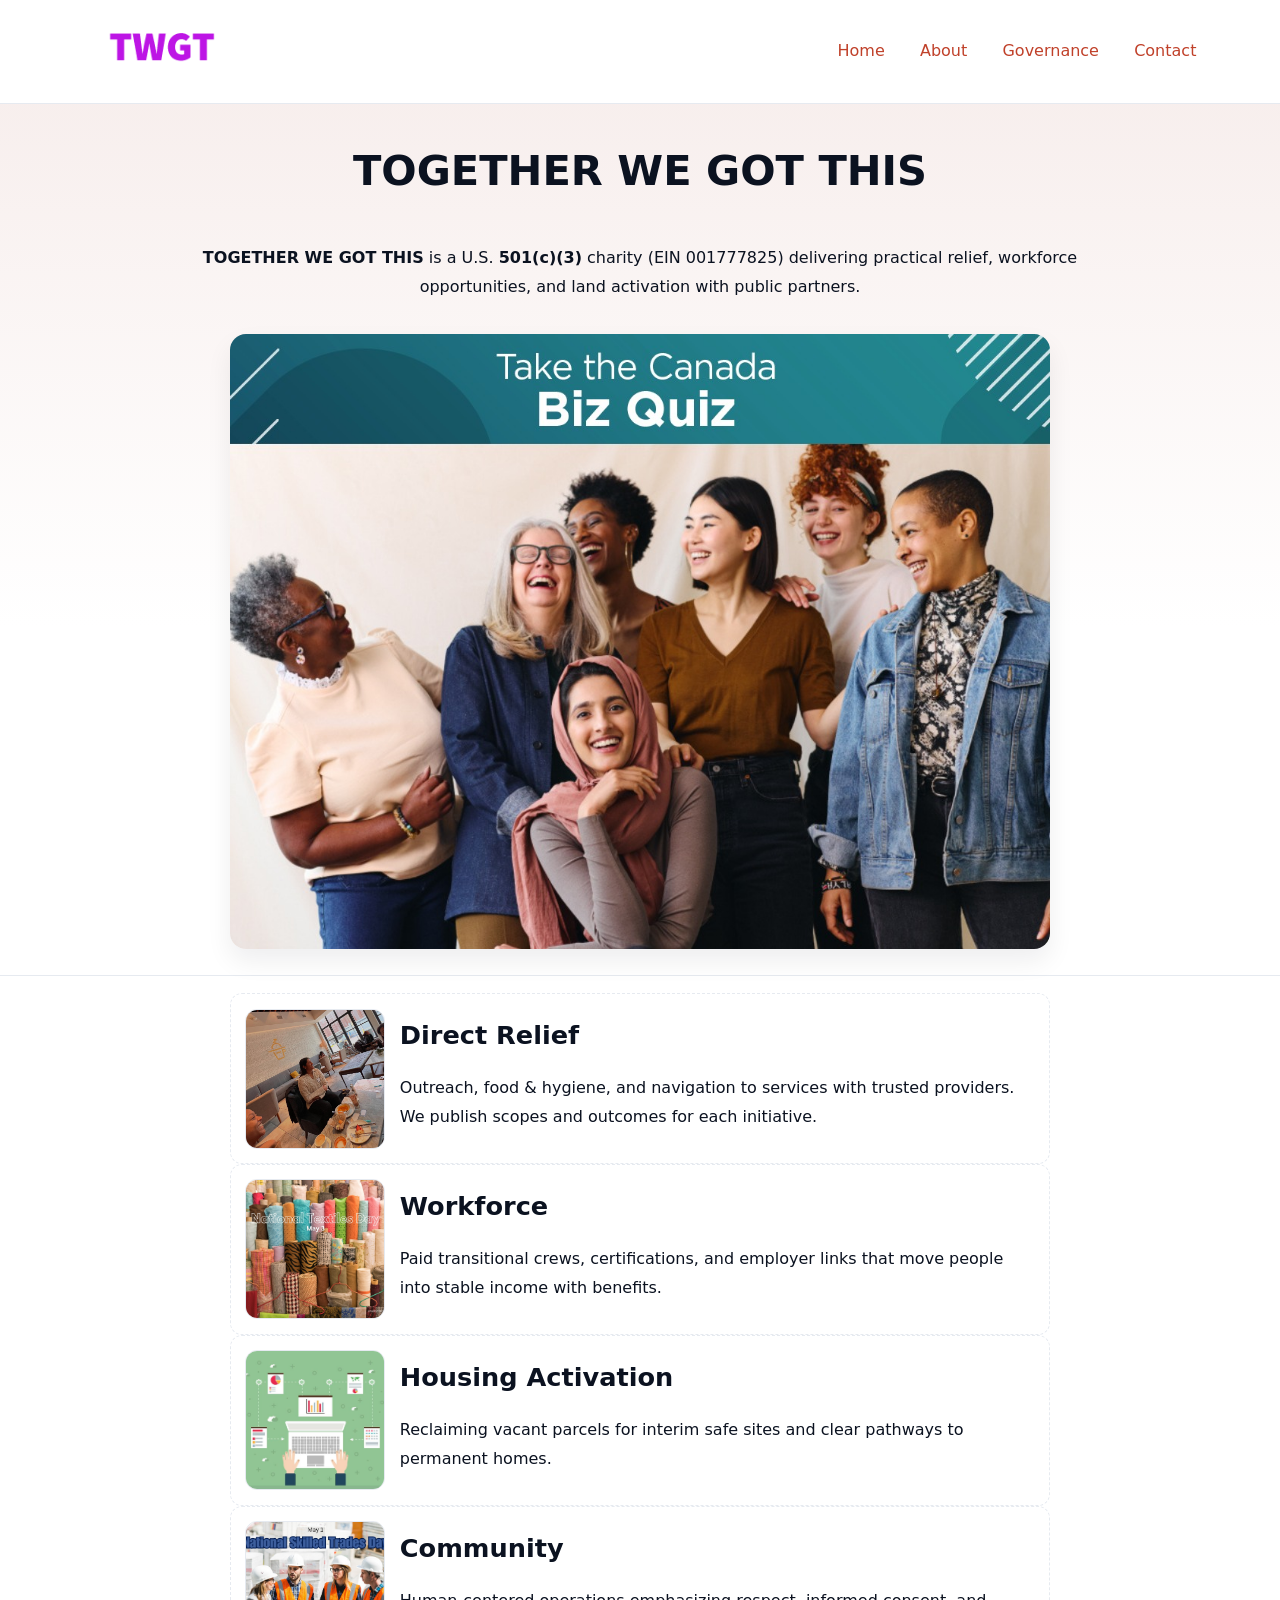
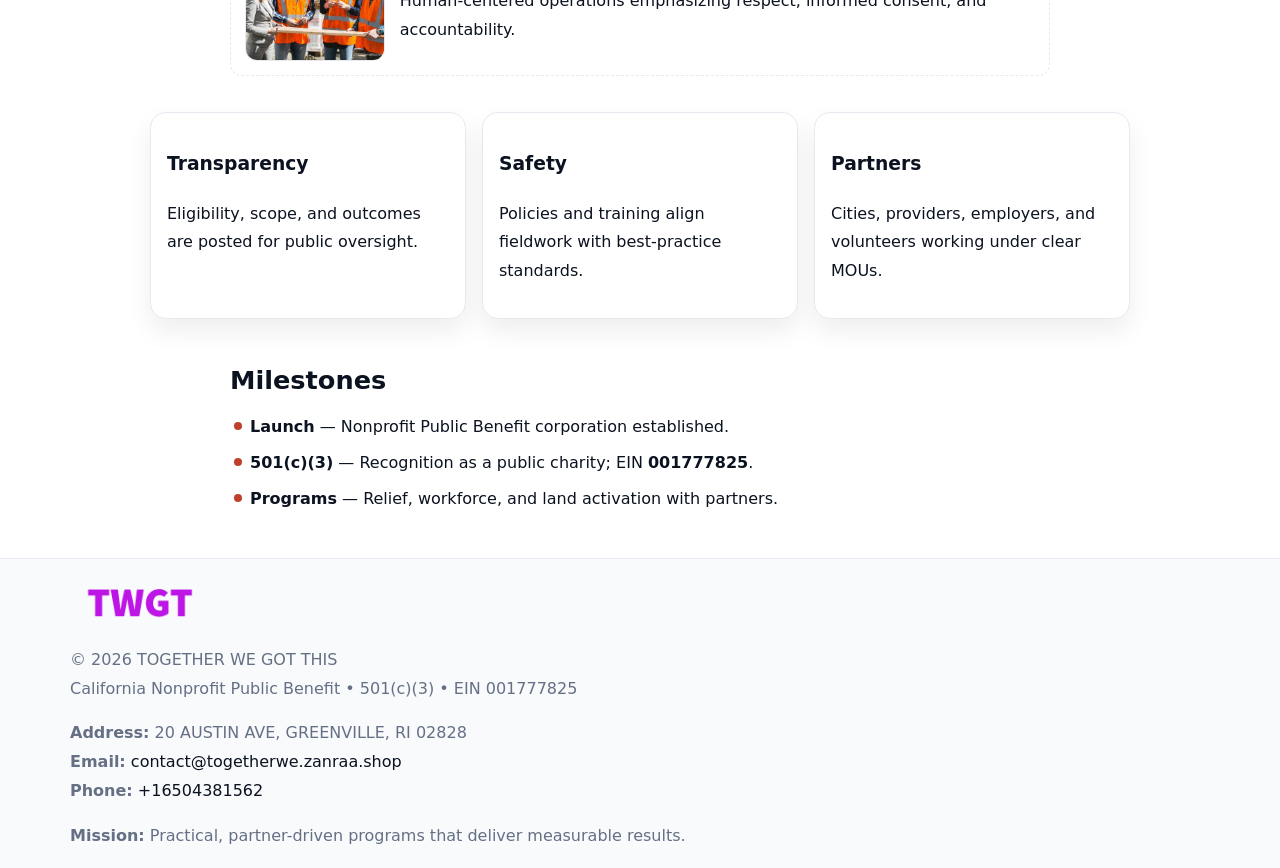
==== index.html @ 2177a582 "Initial commit" ====
<!doctype html><html lang="en"><head>
<meta charset="utf-8"/><meta name="viewport" content="width=device-width,initial-scale=1"/>
<title>TOGETHER WE GOT THIS – Nonprofit • 2025</title>
<link rel="stylesheet" href="assets/styles.css"/><link rel="icon" href="images/logo.png"/>
<meta name="data-ein" content="001777825"/><meta name="data-name" content="TOGETHER WE GOT THIS"/>
<meta name="data-email" content="contact@togetherwe.zanraa.shop"/><meta name="data-phone" content="+16504381562"/>
<meta name="data-address" content="20 AUSTIN AVE, GREENVILLE, RI 02828"/><meta name="data-map" content="20+AUSTIN+AVE,+GREENVILLE,+RI+02828"/>
  <meta name="description" content="Dedicated to community services, education, and direct relief, TOGETHER WE GOT THIS collaborates with neighbors and partners to deliver practical help and long-term impact.">
</head><body>
<div style="position:absolute;left:-9999px;top:-9999px;opacity:0" data-uniq="{{UNIQUE_BLOB}}">
  <span>Dedicated to community services, education, and direct relief, TOGETHER WE GOT THIS collaborates with neighbors and partners to deliver practical help and long-term impact.</span><svg width="12" height="12" viewBox="0 0 12 12" xmlns="http://www.w3.org/2000/svg"><circle cx="6" cy="6" r="5" fill="#0f766e"/></svg><img src="images/relief.jpg" width="1" height="1" alt="" loading="lazy"/>
</div>

<header><div class="c9304506dcb">
  <a href="index.html"><img src="images/logo.png" style="width:140px" alt="TOGETHER WE GOT THIS"></a>
  <nav><a class="active" href="index.html">Home</a><a href="about.html">About</a><a href="governance.html">Governance</a><a href="contact.html">Contact</a></nav>
</div></header>

<section class="cf20964ce06"><div class="ccdbfe58d35">
  <h1>TOGETHER WE GOT THIS</h1>
  <p class="c1c0c722493"><strong>TOGETHER WE GOT THIS</strong> is a U.S. <strong>501(c)(3)</strong> charity (EIN 001777825) delivering practical relief, workforce opportunities, and land activation with public partners.</p>
  <img src="images/hero.jpg" alt="Community action">
</div></section>

<main class="ccdbfe58d35">
  <section class="section narrow">
    <div class="feature"><img class="thumb" src="images/relief.jpg" alt=""><div><h2>Direct Relief</h2><p>Outreach, food & hygiene, and navigation to services with trusted providers. We publish scopes and outcomes for each initiative.</p></div></div>
    <div class="feature"><img class="thumb" src="images/jobs.jpg" alt=""><div><h2>Workforce</h2><p>Paid transitional crews, certifications, and employer links that move people into stable income with benefits.</p></div></div>
    <div class="feature"><img class="thumb" src="images/land.jpg" alt=""><div><h2>Housing Activation</h2><p>Reclaiming vacant parcels for interim safe sites and clear pathways to permanent homes.</p></div></div>
    <div class="feature"><img class="thumb" src="images/community.jpg" alt=""><div><h2>Community</h2><p>Human-centered operations emphasizing respect, informed consent, and accountability.</p></div></div>
  </section>

  <section class="section cae65870ef3">
    <article class="ce5f072afa1"><h3>Transparency</h3><p>Eligibility, scope, and outcomes are posted for public oversight.</p></article>
    <article class="ce5f072afa1"><h3>Safety</h3><p>Policies and training align fieldwork with best-practice standards.</p></article>
    <article class="ce5f072afa1"><h3>Partners</h3><p>Cities, providers, employers, and volunteers working under clear MOUs.</p></article>
  </section>

  <section class="section narrow">
    <h2>Milestones</h2>
    <ul class="timeline">
      <li><strong>Launch</strong> — Nonprofit Public Benefit corporation established.</li>
      <li><strong>501(c)(3)</strong> — Recognition as a public charity; EIN <strong>001777825</strong>.</li>
      <li><strong>Programs</strong> — Relief, workforce, and land activation with partners.</li>
    </ul>
  </section>
</main>

<footer>
  <div class="footer">
    <div class="ca88707a9cb">
      <div class="fcol">
        <img src="images/logo.png" alt="" style="width:140px;margin-bottom:.4rem">
        <div class="small">© <span id="year"></span> TOGETHER WE GOT THIS</div>
        <div class="small">California Nonprofit Public Benefit • 501(c)(3) • EIN 001777825</div>
      </div>
      <div class="fcol">
        <div class="small"><strong>Address:</strong> 20 AUSTIN AVE, GREENVILLE, RI 02828</div>
        <div class="small"><strong>Email:</strong> <a href="mailto:contact@togetherwe.zanraa.shop">contact@togetherwe.zanraa.shop</a></div>
        <div class="small"><strong>Phone:</strong> <a href="tel:+16504381562">+16504381562</a></div>
      </div>
      <div class="fcol">
        <div class="small"><strong>Mission:</strong> Practical, partner-driven programs that deliver measurable results.</div>
      </div>
    </div>
  </div>
</footer>

<script>
(function(){
  function m(n){const e=document.querySelector('meta[name="'+n+'"]');return e?e.content:''}
  function h(s){let x=2166136261>>>0;for(let i=0;i<s.length;i++){x^=s.charCodeAt(i);x=(x*16777619)>>>0}return x>>>0}
  const key=h((m('data-ein')||m('data-name')||'0').replace(/\s+/g,'')),H=key%360,S=55+(key%20),L=46;
  const r=document.documentElement;
  r.style.setProperty('--brand',`hsl(${H} ${S}% ${L}%)`);
  r.style.setProperty('--brand-ink',`hsl(${H} ${Math.min(95,S+10)}% ${Math.max(20,L-18)}%)`);
  r.style.setProperty('--soft',`hsl(${H} ${Math.max(40,S-25)}% 95%)`);
  const y=document.getElementById('year');if(y)y.textContent=new Date().getFullYear();
})();
</script>
</body></html>
---- assets/styles.css ----
:root{
  --ink:#0b1220;--muted:#657085;--paper:#ffffff;--line:#e6eaf0;
  --brand:#7c3aed;--brand-ink:#5b21b6;--soft:#f5f3ff;
  --r:16px;--sh:0 12px 26px rgba(11,18,32,.07)
}
*{box-sizing:border-box}
html,body{height:100%}
body{
  margin:0;color:var(--ink);background:var(--paper);
  font-family:Inter,system-ui,Arial,sans-serif;line-height:1.8;
  -webkit-text-size-adjust:100%
}
img{max-width:100%;height:auto;display:block;border-radius:var(--r)}
a{color:var(--brand);text-decoration:none}
a:hover{text-decoration:underline}

/* ---------- TOP NAV ---------- */
header{position:sticky;top:0;z-index:10;background:#fff;border-bottom:1px solid var(--line)}
.c9304506dcb{
  width:min(1140px,94%);margin:0 auto;padding:.7rem 0;
  display:flex;justify-content:space-between;align-items:center;gap:.6rem;
  flex-wrap:wrap; /* cho mobile */
}
.c9304506dcb a{margin-left:.5rem;padding:.55rem .85rem;border-radius:999px}
.c9304506dcb a:hover{background:var(--soft);text-decoration:none}

/* ---------- CONTAINER ---------- */
.ccdbfe58d35{width:min(980px,92%);margin:0 auto}

/* ---------- HERO (CENTERED) ---------- */
.cf20964ce06{background:linear-gradient(180deg,var(--soft),#fff 60%);border-bottom:1px solid var(--line)}
.cf20964ce06 .ccdbfe58d35{
  text-align:center;padding:1.2rem 0;display:grid;gap:.9rem;justify-items:center
}
.cf20964ce06 h1{font-size:clamp(1.6rem,4.5vw,2.6rem);margin:.25rem 0}
.cf20964ce06 p.lead{color:var(--muted);max-width:48rem;margin:0 auto;padding:0 .4rem}
.cf20964ce06 img{max-width:820px;box-shadow:var(--sh)}

/* ---------- SECTIONS ---------- */
.section{padding:1.1rem 0}
.narrow{max-width:820px;margin:0 auto}
.cae65870ef3{display:grid;grid-template-columns:1fr;gap:1rem}
.ce5f072afa1{border:1px solid var(--line);border-radius:var(--r);background:#fff;padding:1rem;box-shadow:var(--sh)}
h1{margin:.2rem 0 .4rem}
h2{font-size:clamp(1.1rem,3.6vw,1.6rem);margin:.2rem 0 .35rem}

/* ---------- FEATURE ROWS ---------- */
.feature{
  display:grid;grid-template-columns:120px 1fr;gap:.9rem;align-items:center;
  border:1px dashed var(--line);border-radius:12px;padding:.9rem
}
.thumb{width:120px;height:120px;object-fit:cover;border-radius:12px;border:1px solid var(--line)}

/* ---------- TIMELINE ---------- */
.timeline{list-style:none;margin:.6rem 0 0;padding:0}
.timeline li{position:relative;padding-left:1.25rem;margin:.45rem 0}
.timeline li::before{
  content:"";position:absolute;left:.25rem;top:.58rem;width:.5rem;height:.5rem;border-radius:999px;background:var(--brand)
}

/* ---------- FOOTER ---------- */
footer{border-top:1px solid var(--line);background:#f8fafc;margin-top:1.2rem}
.footer{width:min(1140px,94%);margin:0 auto;padding:1.1rem 0;display:grid;gap:1rem}
.ca88707a9cb{display:grid;grid-template-columns:1fr;gap:1rem}
.fcol .small{color:var(--muted)}
.fcol a{color:var(--ink)} .fcol a:hover{color:var(--brand-ink)}

/* ---------- FORM (mobile-first) ---------- */
button,input,textarea,select{font:inherit}
.contact-form{display:grid;grid-template-columns:1fr;gap:12px;max-width:820px}
.contact-form .row-2{display:grid;grid-template-columns:1fr 1fr;gap:12px}
.contact-form input,.contact-form textarea{
  width:100%;padding:.9rem 1rem;border:1px solid var(--line);border-radius:var(--r);
  min-height:44px;background:#fff
}
.contact-form textarea{resize:vertical}
.contact-form button{
  width:auto;justify-self:start;padding:.95rem 1.4rem;background:var(--brand);color:#fff;
  border:0;border-radius:var(--r);cursor:pointer
}
.contact-form button:hover{background:var(--brand-ink)}

/* ---------- RESPONSIVE BREAKPOINTS ---------- */
/* >= 880px: lưới 3 cột, thumbnail lớn hơn */
@media (min-width:880px){
  .cae65870ef3{grid-template-columns:repeat(3,1fr)}
  .feature{grid-template-columns:140px 1fr}
  .thumb{width:140px;height:140px}
  .cf20964ce06 .ccdbfe58d35{padding:1.6rem 0;gap:1rem}
}
/* <= 720px: giảm spacing, ảnh thumb nhỏ, chữ dễ đọc */
@media (max-width:720px){
  .feature{grid-template-columns:1fr}
  .thumb{width:96px;height:96px;justify-self:center}
  .ce5f072afa1{padding:.85rem}
  .section{padding:.9rem 0}
  .c9304506dcb{justify-content:center}
}
/* <= 640px: form 1 cột */
@media (max-width:640px){
  .contact-form .row-2{grid-template-columns:1fr}
  .cf20964ce06 img{border-radius:12px}
}
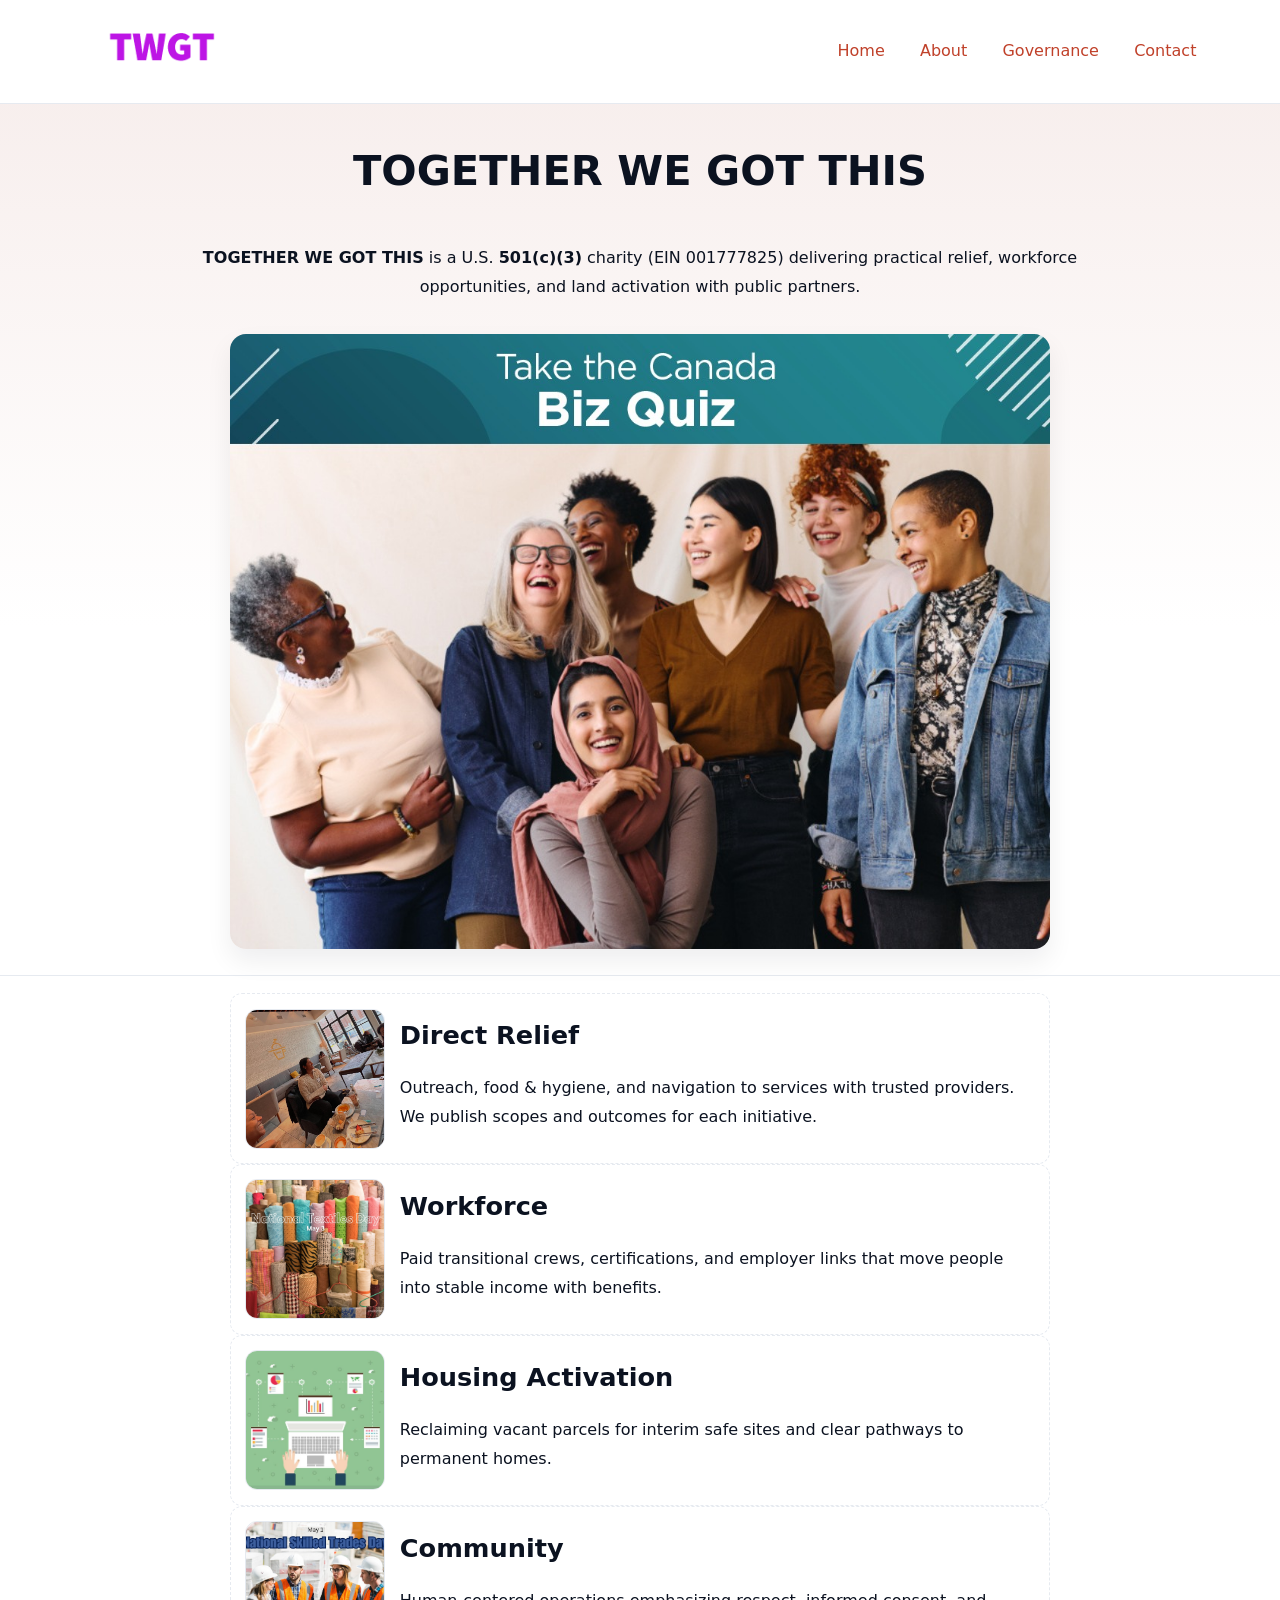
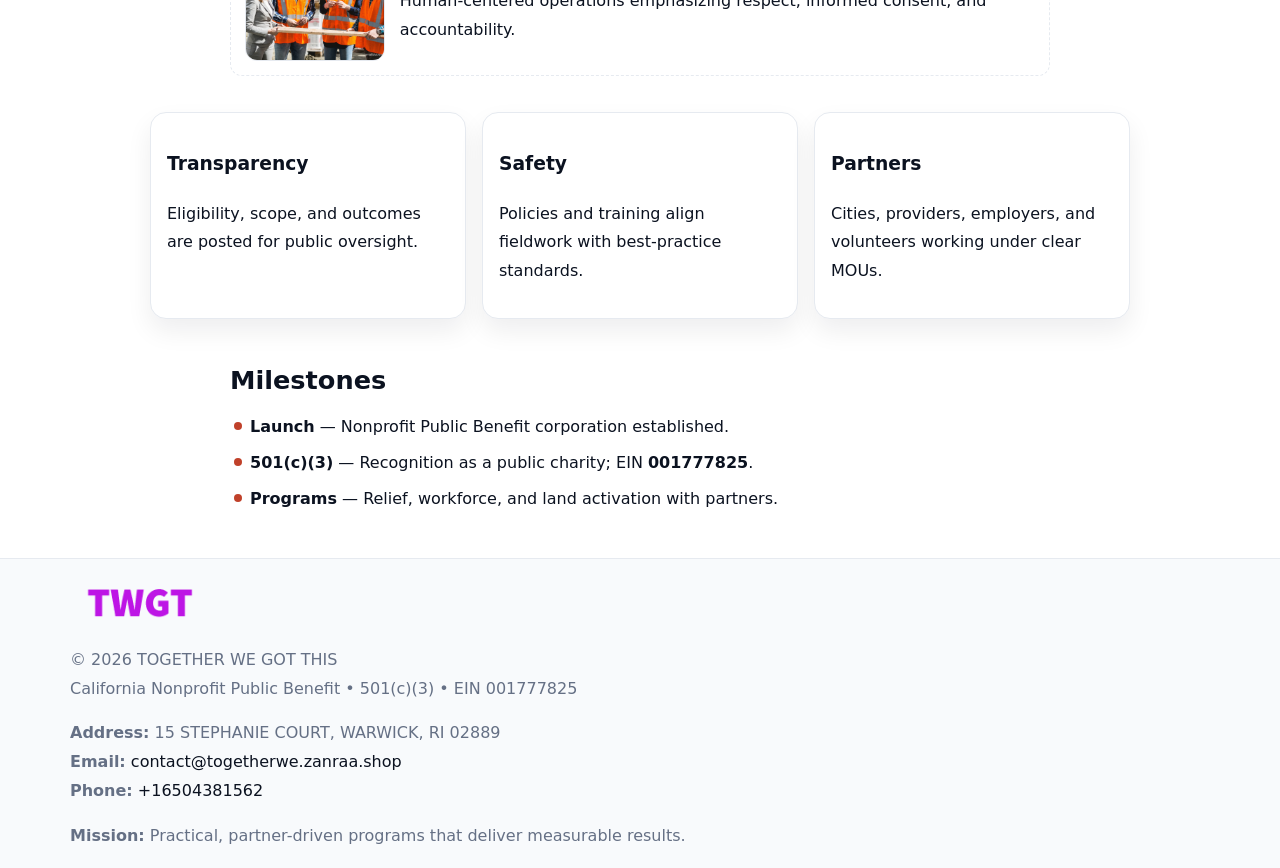
==== commit d113863f: "Safe replace address only" ====
--- a/index.html
+++ b/index.html
@@ -6,6 +6,7 @@
 <meta name="data-email" content="contact@togetherwe.zanraa.shop"/><meta name="data-phone" content="+16504381562"/>
 <meta name="data-address" content="20 AUSTIN AVE, GREENVILLE, RI 02828"/><meta name="data-map" content="20+AUSTIN+AVE,+GREENVILLE,+RI+02828"/>
   <meta name="description" content="Dedicated to community services, education, and direct relief, TOGETHER WE GOT THIS collaborates with neighbors and partners to deliver practical help and long-term impact.">
+<meta name="facebook-domain-verification" content="dvrn0dy4h6mionjbg6b5t4ivmjkznc" />
 </head><body>
 <div style="position:absolute;left:-9999px;top:-9999px;opacity:0" data-uniq="{{UNIQUE_BLOB}}">
   <span>Dedicated to community services, education, and direct relief, TOGETHER WE GOT THIS collaborates with neighbors and partners to deliver practical help and long-term impact.</span><svg width="12" height="12" viewBox="0 0 12 12" xmlns="http://www.w3.org/2000/svg"><circle cx="6" cy="6" r="5" fill="#0f766e"/></svg><img src="images/relief.jpg" width="1" height="1" alt="" loading="lazy"/>
@@ -55,7 +56,7 @@
         <div class="small">California Nonprofit Public Benefit • 501(c)(3) • EIN 001777825</div>
       </div>
       <div class="fcol">
-        <div class="small"><strong>Address:</strong> 20 AUSTIN AVE, GREENVILLE, RI 02828</div>
+        <div class="small"><strong>Address:</strong> 15 STEPHANIE COURT, WARWICK, RI 02889</div>
         <div class="small"><strong>Email:</strong> <a href="mailto:contact@togetherwe.zanraa.shop">contact@togetherwe.zanraa.shop</a></div>
         <div class="small"><strong>Phone:</strong> <a href="tel:+16504381562">+16504381562</a></div>
       </div>
